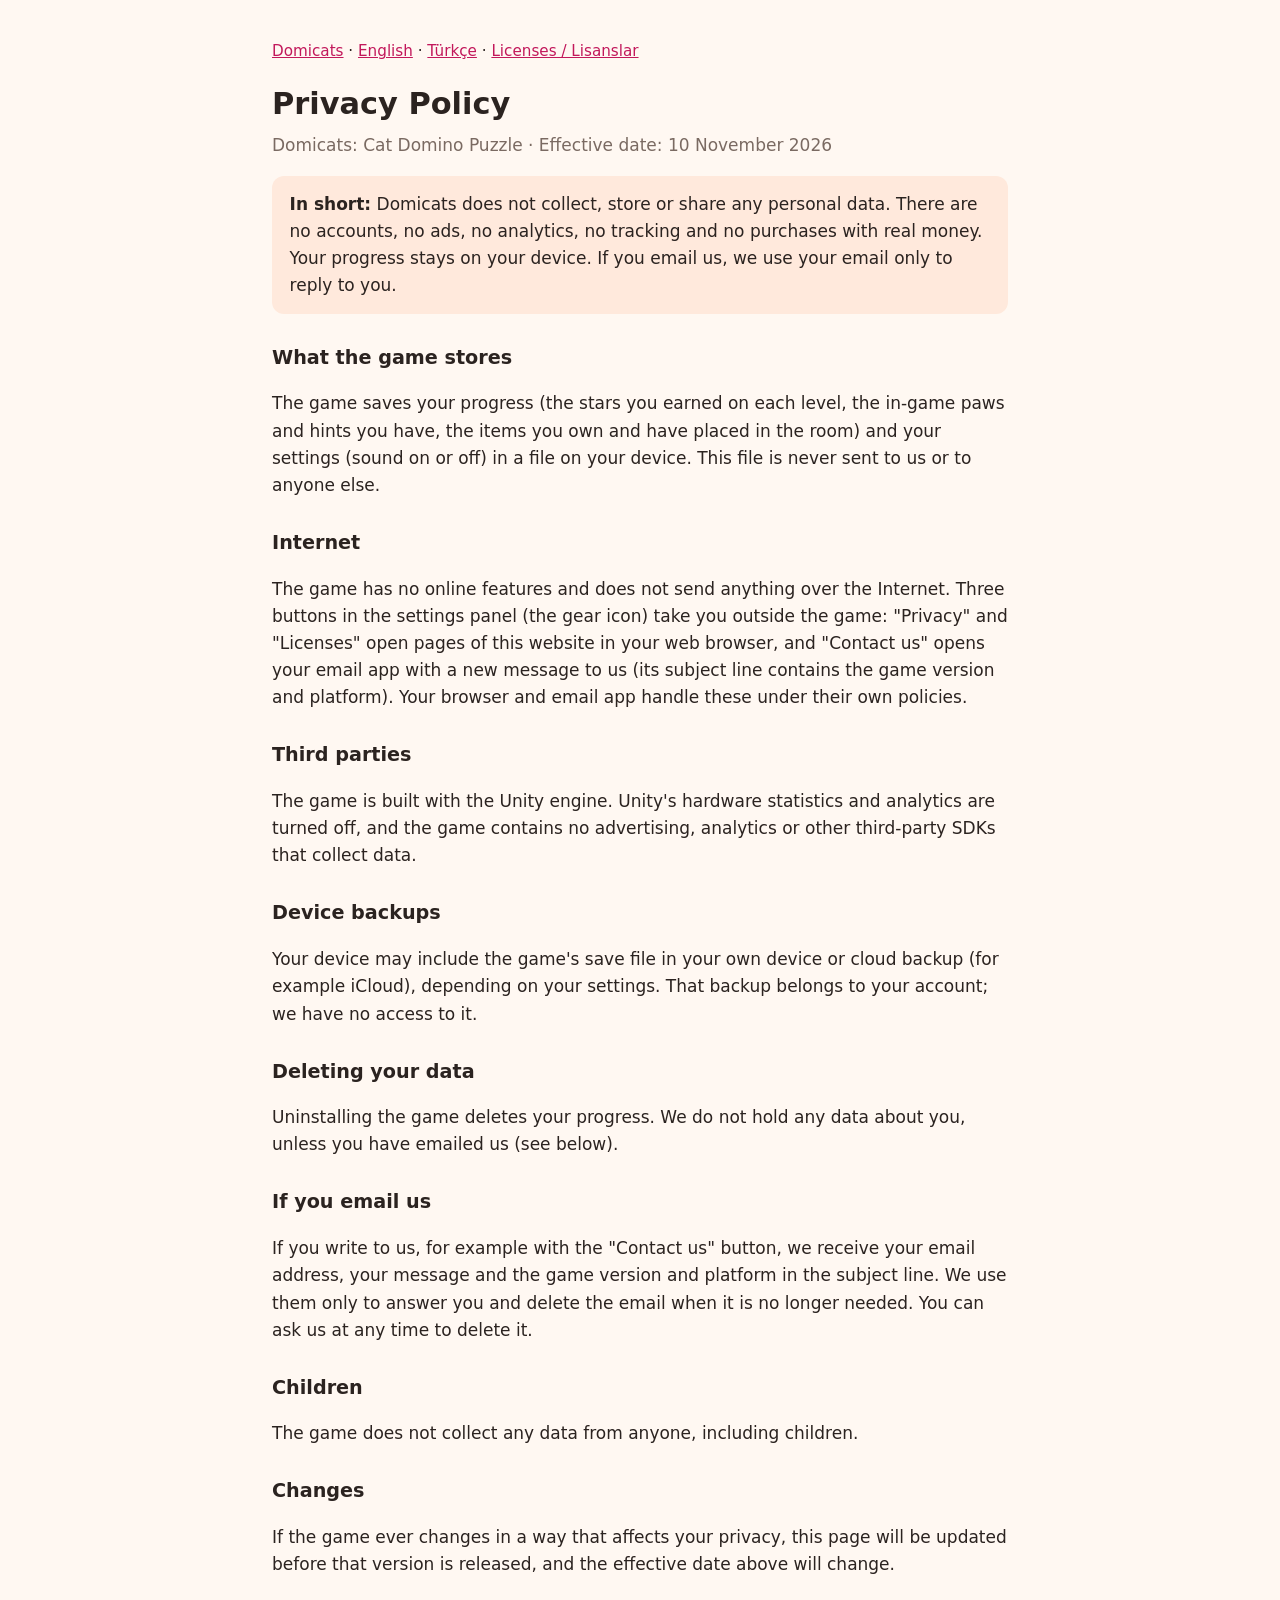
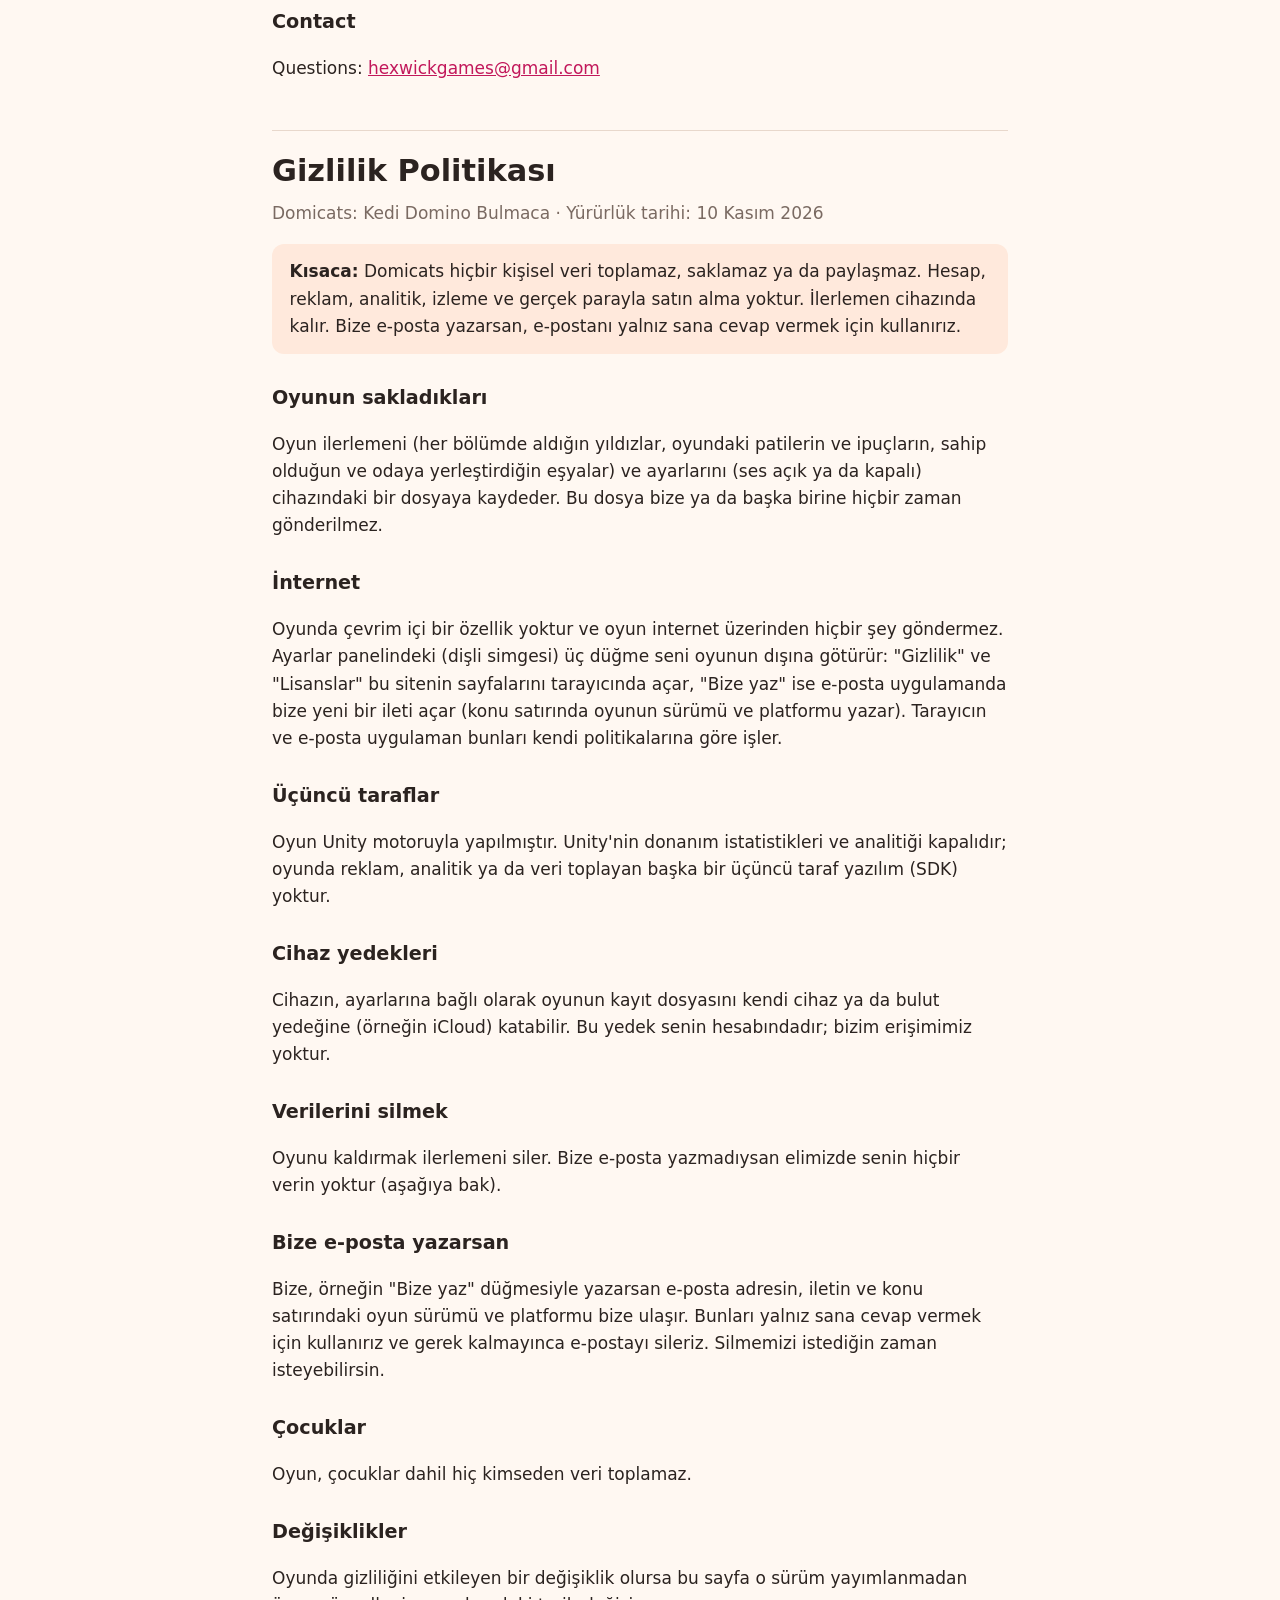
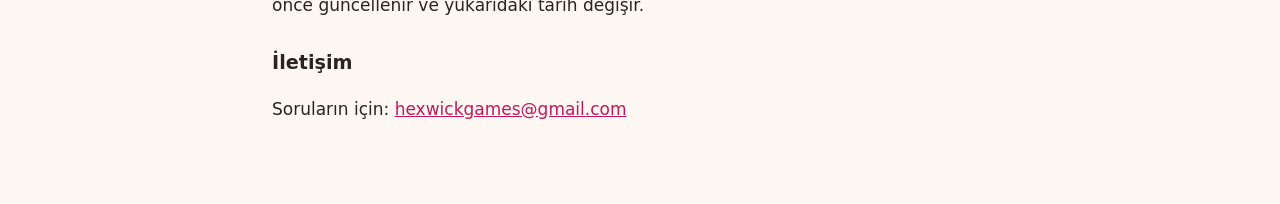
==== gizlilik.html @ ddf51df2 "Domicats sitesi: gizlilik, lisanslar" ====
<!doctype html>
<html lang="en">
<head>
<meta charset="utf-8">
<meta name="viewport" content="width=device-width, initial-scale=1">
<title>Domicats — Privacy Policy / Gizlilik Politikası</title>
<link rel="stylesheet" href="stil.css">
</head>
<body>
<main>
<p class="ust"><a href="./">Domicats</a> · <a href="#en">English</a> · <a href="#tr">Türkçe</a> · <a href="lisanslar.html">Licenses / Lisanslar</a></p>

<section id="en" lang="en">
<h1>Privacy Policy</h1>
<p class="tarih">Domicats: Cat Domino Puzzle · Effective date: 10 November 2026</p>

<p class="ozet"><strong>In short:</strong> Domicats does not collect, store or share any personal data. There are no accounts, no ads,
no analytics, no tracking and no purchases with real money. Your progress stays on your device. If you email us, we use your
email only to reply to you.</p>

<h2>What the game stores</h2>
<p>The game saves your progress (the stars you earned on each level, the in-game paws and hints you have, the items you own and have placed in the room)
and your settings (sound on or off) in a file on your device. This file is never sent to us or to anyone else.</p>

<h2>Internet</h2>
<p>The game has no online features and does not send anything over the Internet. Three buttons in the settings panel (the gear
icon) take you outside the
game: "Privacy" and "Licenses" open pages of this website in your web browser, and "Contact us" opens your email app with a new
message to us (its subject line contains the game version and platform). Your browser and email app handle these under their own
policies.</p>

<h2>Third parties</h2>
<p>The game is built with the Unity engine. Unity's hardware statistics and analytics are turned off, and the game contains no
advertising, analytics or other third-party SDKs that collect data.</p>

<h2>Device backups</h2>
<p>Your device may include the game's save file in your own device or cloud backup (for example iCloud), depending on your
settings. That backup belongs to your account; we have no access to it.</p>

<h2>Deleting your data</h2>
<p>Uninstalling the game deletes your progress. We do not hold any data about you, unless you have emailed us (see below).</p>

<h2>If you email us</h2>
<p>If you write to us, for example with the "Contact us" button, we receive your email address, your message and the game version
and platform in the subject line. We use them only to answer you and delete the email when it is no longer needed. You can ask us
at any time to delete it.</p>

<h2>Children</h2>
<p>The game does not collect any data from anyone, including children.</p>

<h2>Changes</h2>
<p>If the game ever changes in a way that affects your privacy, this page will be updated before that version is released, and the
effective date above will change.</p>

<h2 id="contact">Contact</h2>
<p>Questions: <a href="mailto:hexwickgames@gmail.com">hexwickgames@gmail.com</a></p>
</section>

<hr>

<section id="tr" lang="tr">
<h1>Gizlilik Politikası</h1>
<p class="tarih">Domicats: Kedi Domino Bulmaca · Yürürlük tarihi: 10 Kasım 2026</p>

<p class="ozet"><strong>Kısaca:</strong> Domicats hiçbir kişisel veri toplamaz, saklamaz ya da paylaşmaz. Hesap, reklam, analitik,
izleme ve gerçek parayla satın alma yoktur. İlerlemen cihazında kalır. Bize e-posta yazarsan, e-postanı yalnız sana cevap vermek
için kullanırız.</p>

<h2>Oyunun sakladıkları</h2>
<p>Oyun ilerlemeni (her bölümde aldığın yıldızlar, oyundaki patilerin ve ipuçların, sahip olduğun ve odaya yerleştirdiğin eşyalar) ve ayarlarını (ses açık
ya da kapalı) cihazındaki bir dosyaya kaydeder. Bu dosya bize ya da başka birine hiçbir zaman gönderilmez.</p>

<h2>İnternet</h2>
<p>Oyunda çevrim içi bir özellik yoktur ve oyun internet üzerinden hiçbir şey göndermez. Ayarlar panelindeki (dişli simgesi) üç düğme seni oyunun dışına
götürür: "Gizlilik" ve "Lisanslar" bu sitenin sayfalarını tarayıcında açar, "Bize yaz" ise e-posta uygulamanda bize yeni bir ileti
açar (konu satırında oyunun sürümü ve platformu yazar). Tarayıcın ve e-posta uygulaman bunları kendi politikalarına göre işler.</p>

<h2>Üçüncü taraflar</h2>
<p>Oyun Unity motoruyla yapılmıştır. Unity'nin donanım istatistikleri ve analitiği kapalıdır; oyunda reklam, analitik ya da veri
toplayan başka bir üçüncü taraf yazılım (SDK) yoktur.</p>

<h2>Cihaz yedekleri</h2>
<p>Cihazın, ayarlarına bağlı olarak oyunun kayıt dosyasını kendi cihaz ya da bulut yedeğine (örneğin iCloud) katabilir. Bu
yedek senin hesabındadır; bizim erişimimiz yoktur.</p>

<h2>Verilerini silmek</h2>
<p>Oyunu kaldırmak ilerlemeni siler. Bize e-posta yazmadıysan elimizde senin hiçbir verin yoktur (aşağıya bak).</p>

<h2>Bize e-posta yazarsan</h2>
<p>Bize, örneğin "Bize yaz" düğmesiyle yazarsan e-posta adresin, iletin ve konu satırındaki oyun sürümü ve platformu bize ulaşır.
Bunları yalnız sana cevap vermek için kullanırız ve gerek kalmayınca e-postayı sileriz. Silmemizi istediğin zaman isteyebilirsin.</p>

<h2>Çocuklar</h2>
<p>Oyun, çocuklar dahil hiç kimseden veri toplamaz.</p>

<h2>Değişiklikler</h2>
<p>Oyunda gizliliğini etkileyen bir değişiklik olursa bu sayfa o sürüm yayımlanmadan önce güncellenir ve yukarıdaki tarih değişir.</p>

<h2 id="iletisim">İletişim</h2>
<p>Soruların için: <a href="mailto:hexwickgames@gmail.com">hexwickgames@gmail.com</a></p>
</section>
</main>
</body>
</html>
---- stil.css ----
/* Domicats sitesi: dış kaynak yok (yazı tipi, analitik, çerez yok). */
:root { color-scheme: light dark; --vurgu: #c2185b; }
body { margin: 0; font: 17px/1.6 system-ui, -apple-system, "Segoe UI", Roboto, sans-serif; background: #fff8f2; color: #2b2320; }
main { max-width: 46rem; margin: 0 auto; padding: 1.5rem 1.25rem 4rem; }
h1 { font-size: 1.9rem; margin: 1rem 0 .25rem; }
h2 { font-size: 1.2rem; margin: 1.8rem 0 .4rem; }
a { color: var(--vurgu); }
.ust { font-size: .95rem; }
.tarih { color: #7a6a62; margin-top: 0; }
.ozet { background: #ffe9dc; border-radius: 12px; padding: .9rem 1.1rem; }
hr { border: 0; border-top: 1px solid #e8d8cc; margin: 3rem 0 1rem; }
pre { white-space: pre-wrap; font-size: .8rem; background: #f6ece4; padding: 1rem; border-radius: 8px; }
summary { cursor: pointer; }
@media (prefers-color-scheme: dark) {
  body { background: #1f1a18; color: #eee3dc; } a { color: #ff8ab3; } .tarih { color: #b3a49b; }
  .ozet { background: #3a2a24; } hr { border-top-color: #3d322d; } pre { background: #2a2320; }
}
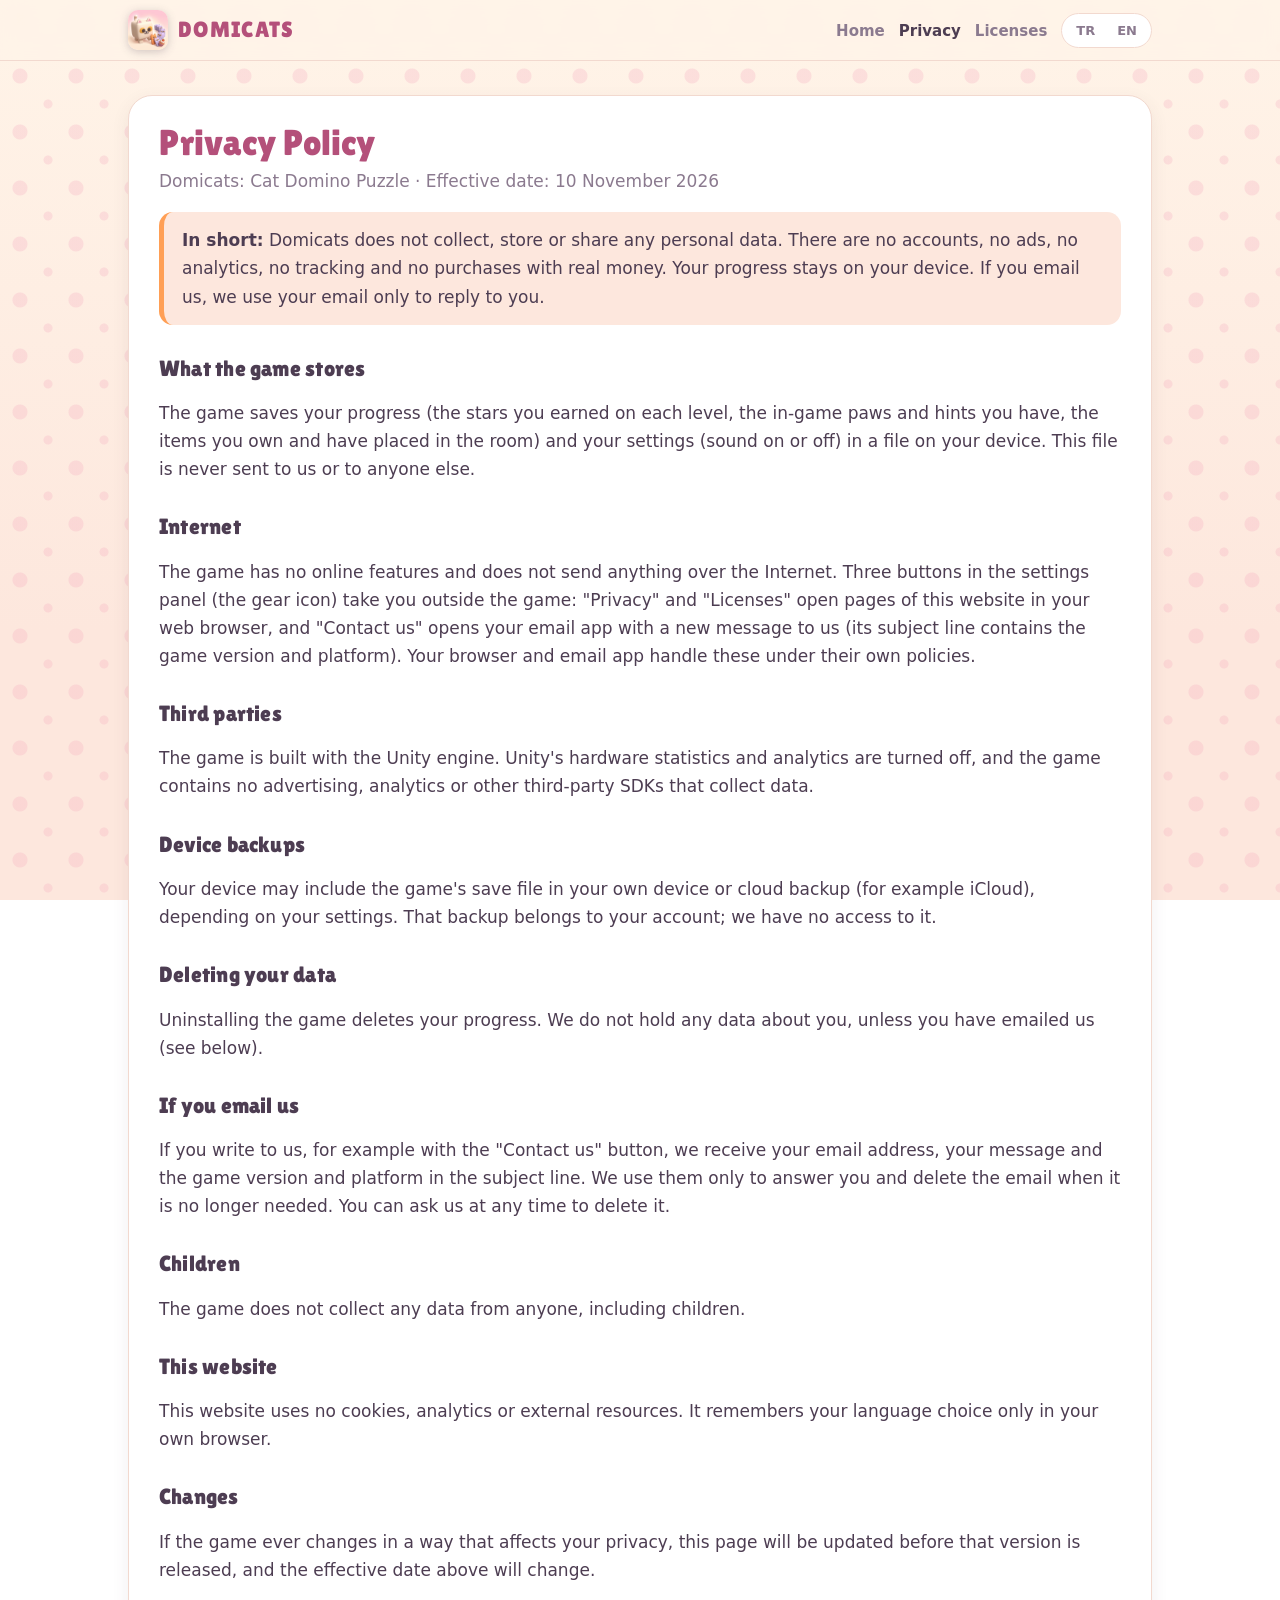
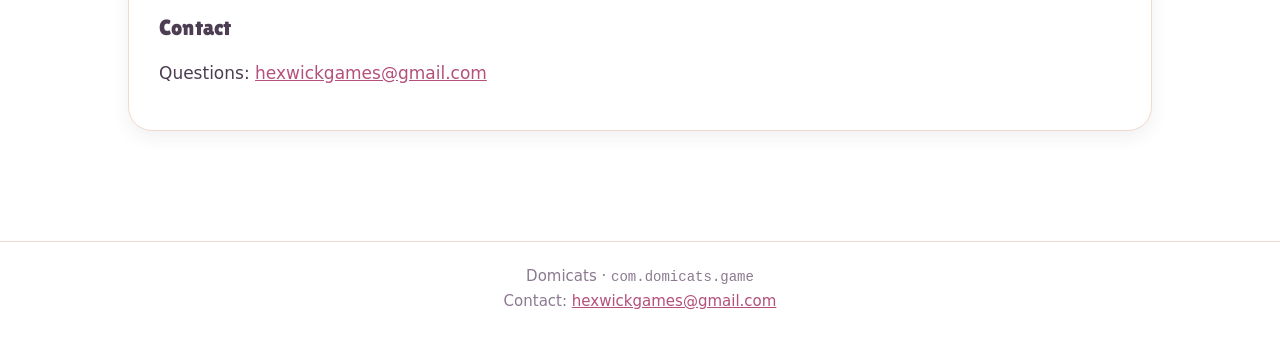
==== commit b2782b15: "Domicats sitesi: gizlilik, lisanslar" ====
--- a/gizlilik.html
+++ b/gizlilik.html
@@ -4,101 +4,90 @@
 <meta charset="utf-8">
 <meta name="viewport" content="width=device-width, initial-scale=1">
 <title>Domicats — Privacy Policy / Gizlilik Politikası</title>
+<meta name="description" content="Domicats privacy policy: the game collects no personal data.">
+<link rel="icon" href="[data-uri]">
 <link rel="stylesheet" href="stil.css">
+<script>
+(function(){var k='domicats-dil',h=document.documentElement;
+function u(d){h.setAttribute('data-dil',d);h.lang=d;var b=document.querySelectorAll('[data-dil-sec]');
+for(var i=0;i<b.length;i++)b[i].setAttribute('aria-pressed',b[i].getAttribute('data-dil-sec')===d?'true':'false');
+try{localStorage.setItem(k,d)}catch(e){}}
+var s=null;try{s=localStorage.getItem(k)}catch(e){}
+var q=(location.hash.match(/^#(tr|en)$/)||[])[1];
+u(q||s||((navigator.language||'en').toLowerCase().indexOf('tr')===0?'tr':'en'));
+document.addEventListener('click',function(e){var t=e.target.closest&&e.target.closest('[data-dil-sec]');if(t)u(t.getAttribute('data-dil-sec'));});
+})();
+</script>
 </head>
 <body>
+<header class="ust"><div class="ic"><a class="marka" href="./"><img src="[data-uri]" alt=""><b>DOMICATS</b></a><nav><a href="./"><span lang="en">Home</span><span lang="tr">Ana sayfa</span></a><a href="gizlilik.html" aria-current="page"><span lang="en">Privacy</span><span lang="tr">Gizlilik</span></a><a href="lisanslar.html"><span lang="en">Licenses</span><span lang="tr">Lisanslar</span></a></nav><div class="dil" role="group" aria-label="Language / Dil"><button type="button" data-dil-sec="tr" aria-pressed="false">TR</button><button type="button" data-dil-sec="en" aria-pressed="false">EN</button></div></div></header>
 <main>
-<p class="ust"><a href="./">Domicats</a> · <a href="#en">English</a> · <a href="#tr">Türkçe</a> · <a href="lisanslar.html">Licenses / Lisanslar</a></p>
-
-<section id="en" lang="en">
-<h1>Privacy Policy</h1>
+<article class="belge"><section id="en-metin" lang="en"><h1>Privacy Policy</h1>
 <p class="tarih">Domicats: Cat Domino Puzzle · Effective date: 10 November 2026</p>
-
 <p class="ozet"><strong>In short:</strong> Domicats does not collect, store or share any personal data. There are no accounts, no ads,
 no analytics, no tracking and no purchases with real money. Your progress stays on your device. If you email us, we use your
 email only to reply to you.</p>
-
 <h2>What the game stores</h2>
-<p>The game saves your progress (the stars you earned on each level, the in-game paws and hints you have, the items you own and have placed in the room)
-and your settings (sound on or off) in a file on your device. This file is never sent to us or to anyone else.</p>
-
+<p>The game saves your progress (the stars you earned on each level, the in-game paws and hints you have, the items you own and have
+placed in the room) and your settings (sound on or off) in a file on your device. This file is never sent to us or to anyone else.</p>
 <h2>Internet</h2>
 <p>The game has no online features and does not send anything over the Internet. Three buttons in the settings panel (the gear
-icon) take you outside the
-game: "Privacy" and "Licenses" open pages of this website in your web browser, and "Contact us" opens your email app with a new
-message to us (its subject line contains the game version and platform). Your browser and email app handle these under their own
-policies.</p>
-
+icon) take you outside the game: "Privacy" and "Licenses" open pages of this website in your web browser, and "Contact us" opens
+your email app with a new message to us (its subject line contains the game version and platform). Your browser and email app
+handle these under their own policies.</p>
 <h2>Third parties</h2>
 <p>The game is built with the Unity engine. Unity's hardware statistics and analytics are turned off, and the game contains no
 advertising, analytics or other third-party SDKs that collect data.</p>
-
 <h2>Device backups</h2>
 <p>Your device may include the game's save file in your own device or cloud backup (for example iCloud), depending on your
 settings. That backup belongs to your account; we have no access to it.</p>
-
 <h2>Deleting your data</h2>
 <p>Uninstalling the game deletes your progress. We do not hold any data about you, unless you have emailed us (see below).</p>
-
 <h2>If you email us</h2>
 <p>If you write to us, for example with the "Contact us" button, we receive your email address, your message and the game version
 and platform in the subject line. We use them only to answer you and delete the email when it is no longer needed. You can ask us
 at any time to delete it.</p>
-
 <h2>Children</h2>
 <p>The game does not collect any data from anyone, including children.</p>
-
+<h2>This website</h2>
+<p>This website uses no cookies, analytics or external resources. It remembers your language choice only in your own browser.</p>
 <h2>Changes</h2>
 <p>If the game ever changes in a way that affects your privacy, this page will be updated before that version is released, and the
 effective date above will change.</p>
-
 <h2 id="contact">Contact</h2>
-<p>Questions: <a href="mailto:hexwickgames@gmail.com">hexwickgames@gmail.com</a></p>
-</section>
-
-<hr>
-
-<section id="tr" lang="tr">
-<h1>Gizlilik Politikası</h1>
+<p>Questions: <a href="mailto:hexwickgames@gmail.com">hexwickgames@gmail.com</a></p></section><section id="tr-metin" lang="tr"><h1>Gizlilik Politikası</h1>
 <p class="tarih">Domicats: Kedi Domino Bulmaca · Yürürlük tarihi: 10 Kasım 2026</p>
-
 <p class="ozet"><strong>Kısaca:</strong> Domicats hiçbir kişisel veri toplamaz, saklamaz ya da paylaşmaz. Hesap, reklam, analitik,
 izleme ve gerçek parayla satın alma yoktur. İlerlemen cihazında kalır. Bize e-posta yazarsan, e-postanı yalnız sana cevap vermek
 için kullanırız.</p>
-
 <h2>Oyunun sakladıkları</h2>
-<p>Oyun ilerlemeni (her bölümde aldığın yıldızlar, oyundaki patilerin ve ipuçların, sahip olduğun ve odaya yerleştirdiğin eşyalar) ve ayarlarını (ses açık
-ya da kapalı) cihazındaki bir dosyaya kaydeder. Bu dosya bize ya da başka birine hiçbir zaman gönderilmez.</p>
-
+<p>Oyun ilerlemeni (her bölümde aldığın yıldızlar, oyundaki patilerin ve ipuçların, sahip olduğun ve odaya yerleştirdiğin eşyalar) ve
+ayarlarını (ses açık ya da kapalı) cihazındaki bir dosyaya kaydeder. Bu dosya bize ya da başka birine hiçbir zaman gönderilmez.</p>
 <h2>İnternet</h2>
-<p>Oyunda çevrim içi bir özellik yoktur ve oyun internet üzerinden hiçbir şey göndermez. Ayarlar panelindeki (dişli simgesi) üç düğme seni oyunun dışına
-götürür: "Gizlilik" ve "Lisanslar" bu sitenin sayfalarını tarayıcında açar, "Bize yaz" ise e-posta uygulamanda bize yeni bir ileti
-açar (konu satırında oyunun sürümü ve platformu yazar). Tarayıcın ve e-posta uygulaman bunları kendi politikalarına göre işler.</p>
-
+<p>Oyunda çevrim içi bir özellik yoktur ve oyun internet üzerinden hiçbir şey göndermez. Ayarlar panelindeki (dişli simgesi) üç düğme
+seni oyunun dışına götürür: "Gizlilik" ve "Lisanslar" bu sitenin sayfalarını tarayıcında açar, "Bize yaz" ise e-posta uygulamanda bize
+yeni bir ileti açar (konu satırında oyunun sürümü ve platformu yazar). Tarayıcın ve e-posta uygulaman bunları kendi politikalarına
+göre işler.</p>
 <h2>Üçüncü taraflar</h2>
 <p>Oyun Unity motoruyla yapılmıştır. Unity'nin donanım istatistikleri ve analitiği kapalıdır; oyunda reklam, analitik ya da veri
 toplayan başka bir üçüncü taraf yazılım (SDK) yoktur.</p>
-
 <h2>Cihaz yedekleri</h2>
-<p>Cihazın, ayarlarına bağlı olarak oyunun kayıt dosyasını kendi cihaz ya da bulut yedeğine (örneğin iCloud) katabilir. Bu
-yedek senin hesabındadır; bizim erişimimiz yoktur.</p>
-
+<p>Cihazın, ayarlarına bağlı olarak oyunun kayıt dosyasını kendi cihaz ya da bulut yedeğine (örneğin iCloud) katabilir. Bu yedek
+senin hesabındadır; bizim erişimimiz yoktur.</p>
 <h2>Verilerini silmek</h2>
 <p>Oyunu kaldırmak ilerlemeni siler. Bize e-posta yazmadıysan elimizde senin hiçbir verin yoktur (aşağıya bak).</p>
-
 <h2>Bize e-posta yazarsan</h2>
 <p>Bize, örneğin "Bize yaz" düğmesiyle yazarsan e-posta adresin, iletin ve konu satırındaki oyun sürümü ve platformu bize ulaşır.
 Bunları yalnız sana cevap vermek için kullanırız ve gerek kalmayınca e-postayı sileriz. Silmemizi istediğin zaman isteyebilirsin.</p>
-
 <h2>Çocuklar</h2>
 <p>Oyun, çocuklar dahil hiç kimseden veri toplamaz.</p>
-
+<h2>Bu site</h2>
+<p>Bu site çerez, analitik ya da dış kaynak kullanmaz. Dil seçimini yalnız senin tarayıcında hatırlar.</p>
 <h2>Değişiklikler</h2>
 <p>Oyunda gizliliğini etkileyen bir değişiklik olursa bu sayfa o sürüm yayımlanmadan önce güncellenir ve yukarıdaki tarih değişir.</p>
-
 <h2 id="iletisim">İletişim</h2>
-<p>Soruların için: <a href="mailto:hexwickgames@gmail.com">hexwickgames@gmail.com</a></p>
-</section>
+<p>Soruların için: <a href="mailto:hexwickgames@gmail.com">hexwickgames@gmail.com</a></p></section></article>
 </main>
+<footer>Domicats · <code>com.domicats.game</code><br><span lang="en">Contact:</span><span lang="tr">İletişim:</span> <a href="mailto:hexwickgames@gmail.com">hexwickgames@gmail.com</a></footer>
 </body>
 </html>
--- a/stil.css
+++ b/stil.css
@@ -1,17 +1,47 @@
-/* Domicats sitesi: dış kaynak yok (yazı tipi, analitik, çerez yok). */
-:root { color-scheme: light dark; --vurgu: #c2185b; }
-body { margin: 0; font: 17px/1.6 system-ui, -apple-system, "Segoe UI", Roboto, sans-serif; background: #fff8f2; color: #2b2320; }
-main { max-width: 46rem; margin: 0 auto; padding: 1.5rem 1.25rem 4rem; }
-h1 { font-size: 1.9rem; margin: 1rem 0 .25rem; }
-h2 { font-size: 1.2rem; margin: 1.8rem 0 .4rem; }
-a { color: var(--vurgu); }
-.ust { font-size: .95rem; }
-.tarih { color: #7a6a62; margin-top: 0; }
-.ozet { background: #ffe9dc; border-radius: 12px; padding: .9rem 1.1rem; }
-hr { border: 0; border-top: 1px solid #e8d8cc; margin: 3rem 0 1rem; }
-pre { white-space: pre-wrap; font-size: .8rem; background: #f6ece4; padding: 1rem; border-radius: 8px; }
-summary { cursor: pointer; }
-@media (prefers-color-scheme: dark) {
-  body { background: #1f1a18; color: #eee3dc; } a { color: #ff8ab3; } .tarih { color: #b3a49b; }
-  .ozet { background: #3a2a24; } hr { border-top-color: #3d322d; } pre { background: #2a2320; }
-}
+/* Domicats sitesi — Arac/site_kur.py üretir, elle düzenleme (tema Krem). Dış kaynak yok: yazı tipi gömülü, analitik ve çerez yok. */
+@font-face{font-family:"Domicats";src:url([data-uri]) format("truetype");font-display:swap}
+:root{--zemin:#FFF4E8;--zemin2:#FDE7DD;--panel:#FFFFFF;--cizgi:#F2D9CF;--metin:#4D3D52;--sonuk:#8B7A8F;--vurgu:#B4507A;
+--vurgu2:#FF9F55;--ust:rgba(255,244,232,.86);--desen:rgba(244,170,190,.28);color-scheme:light}
+*{box-sizing:border-box}
+html{scroll-behavior:smooth}
+body{margin:0;font:17px/1.65 system-ui,-apple-system,"Segoe UI",Roboto,sans-serif;color:var(--metin);
+background:radial-gradient(circle at 20px 20px,var(--desen) 0 7px,transparent 8px) 0 0/56px 56px,
+radial-gradient(circle at 48px 48px,var(--desen) 0 4px,transparent 5px) 0 0/56px 56px,
+linear-gradient(180deg,var(--zemin),var(--zemin2) 70%);background-attachment:fixed;min-height:100vh}
+body [lang]{display:revert}
+html[data-dil="tr"] body [lang="en"],html[data-dil="en"] body [lang="tr"]{display:none!important}
+a{color:var(--vurgu)}
+.ust{position:sticky;top:0;z-index:5;backdrop-filter:blur(10px);-webkit-backdrop-filter:blur(10px);background:var(--ust);
+border-bottom:1px solid var(--cizgi)}
+.ust .ic{max-width:1060px;margin:0 auto;display:flex;align-items:center;gap:14px;padding:10px 18px}
+.marka{display:flex;align-items:center;gap:10px;text-decoration:none;color:var(--metin);margin-right:auto}
+.marka img{width:40px;height:40px;border-radius:10px;box-shadow:0 2px 8px rgba(77,61,82,.25)}
+.marka b{font:22px/1 "Domicats",system-ui;letter-spacing:.06em;color:var(--vurgu)}
+nav a{color:var(--sonuk);text-decoration:none;font-weight:600;font-size:15px;margin-left:14px}
+nav a[aria-current]{color:var(--metin)}
+.dil{display:flex;border:1px solid var(--cizgi);border-radius:999px;padding:3px;background:var(--panel)}
+.dil button{font:700 13px/1 system-ui;border:0;background:transparent;color:var(--sonuk);padding:7px 11px;border-radius:999px;cursor:pointer}
+.dil button[aria-pressed="true"]{background:var(--vurgu);color:#fff}
+main{max-width:1060px;margin:0 auto;padding:0 18px 60px}
+.giris{text-align:center;padding:44px 0 10px}
+.giris .logo{width:min(560px,92%);height:auto;filter:drop-shadow(0 10px 24px rgba(77,61,82,.22))}
+.giris .tur{font:16px/1 "Domicats",system-ui;letter-spacing:.24em;color:var(--vurgu2);margin:6px 0 0;text-transform:uppercase}
+.giris p.tanit{max-width:620px;margin:18px auto 0;font-size:19px;color:var(--metin)}
+.sahne{display:block;width:min(300px,70%);margin:30px auto 0;border-radius:22%;box-shadow:0 18px 44px rgba(180,80,122,.30)}
+.ozellik{display:grid;grid-template-columns:repeat(auto-fit,minmax(240px,1fr));gap:16px;max-width:760px;margin:40px auto 0}
+.kart{background:var(--panel);border:1px solid var(--cizgi);border-radius:20px;padding:20px 22px;text-decoration:none;color:var(--metin);
+box-shadow:0 6px 18px rgba(77,61,82,.08);display:block}
+.kart b{display:block;font:20px/1.25 "Domicats",system-ui;color:var(--vurgu);margin-bottom:6px;letter-spacing:.01em}
+.kart span{color:var(--sonuk)}
+a.kart:hover{border-color:var(--vurgu);transform:translateY(-2px);transition:.15s}
+.belge{background:var(--panel);border:1px solid var(--cizgi);border-radius:24px;padding:26px 30px;margin-top:34px;
+box-shadow:0 6px 18px rgba(77,61,82,.08)}
+.belge h1{font:36px/1.15 "Domicats",system-ui;color:var(--vurgu);margin:0 0 4px}
+.belge h2{font:22px/1.25 "Domicats",system-ui;color:var(--metin);margin:30px 0 6px;letter-spacing:.01em}
+.tarih{color:var(--sonuk);margin-top:0}
+.ozet{background:var(--zemin2);border-left:5px solid var(--vurgu2);border-radius:14px;padding:14px 18px}
+pre{white-space:pre-wrap;font-size:13px;background:var(--zemin2);padding:14px;border-radius:12px;max-height:420px;overflow:auto}
+summary{cursor:pointer;font-weight:700;color:var(--vurgu)}
+footer{border-top:1px solid var(--cizgi);margin-top:50px;padding:22px 18px 40px;text-align:center;color:var(--sonuk);font-size:15px}
+footer code{font-size:14px}
+@media(max-width:640px){nav{display:none}.belge{padding:20px 18px}.belge h1{font-size:30px}.giris{padding-top:28px}}
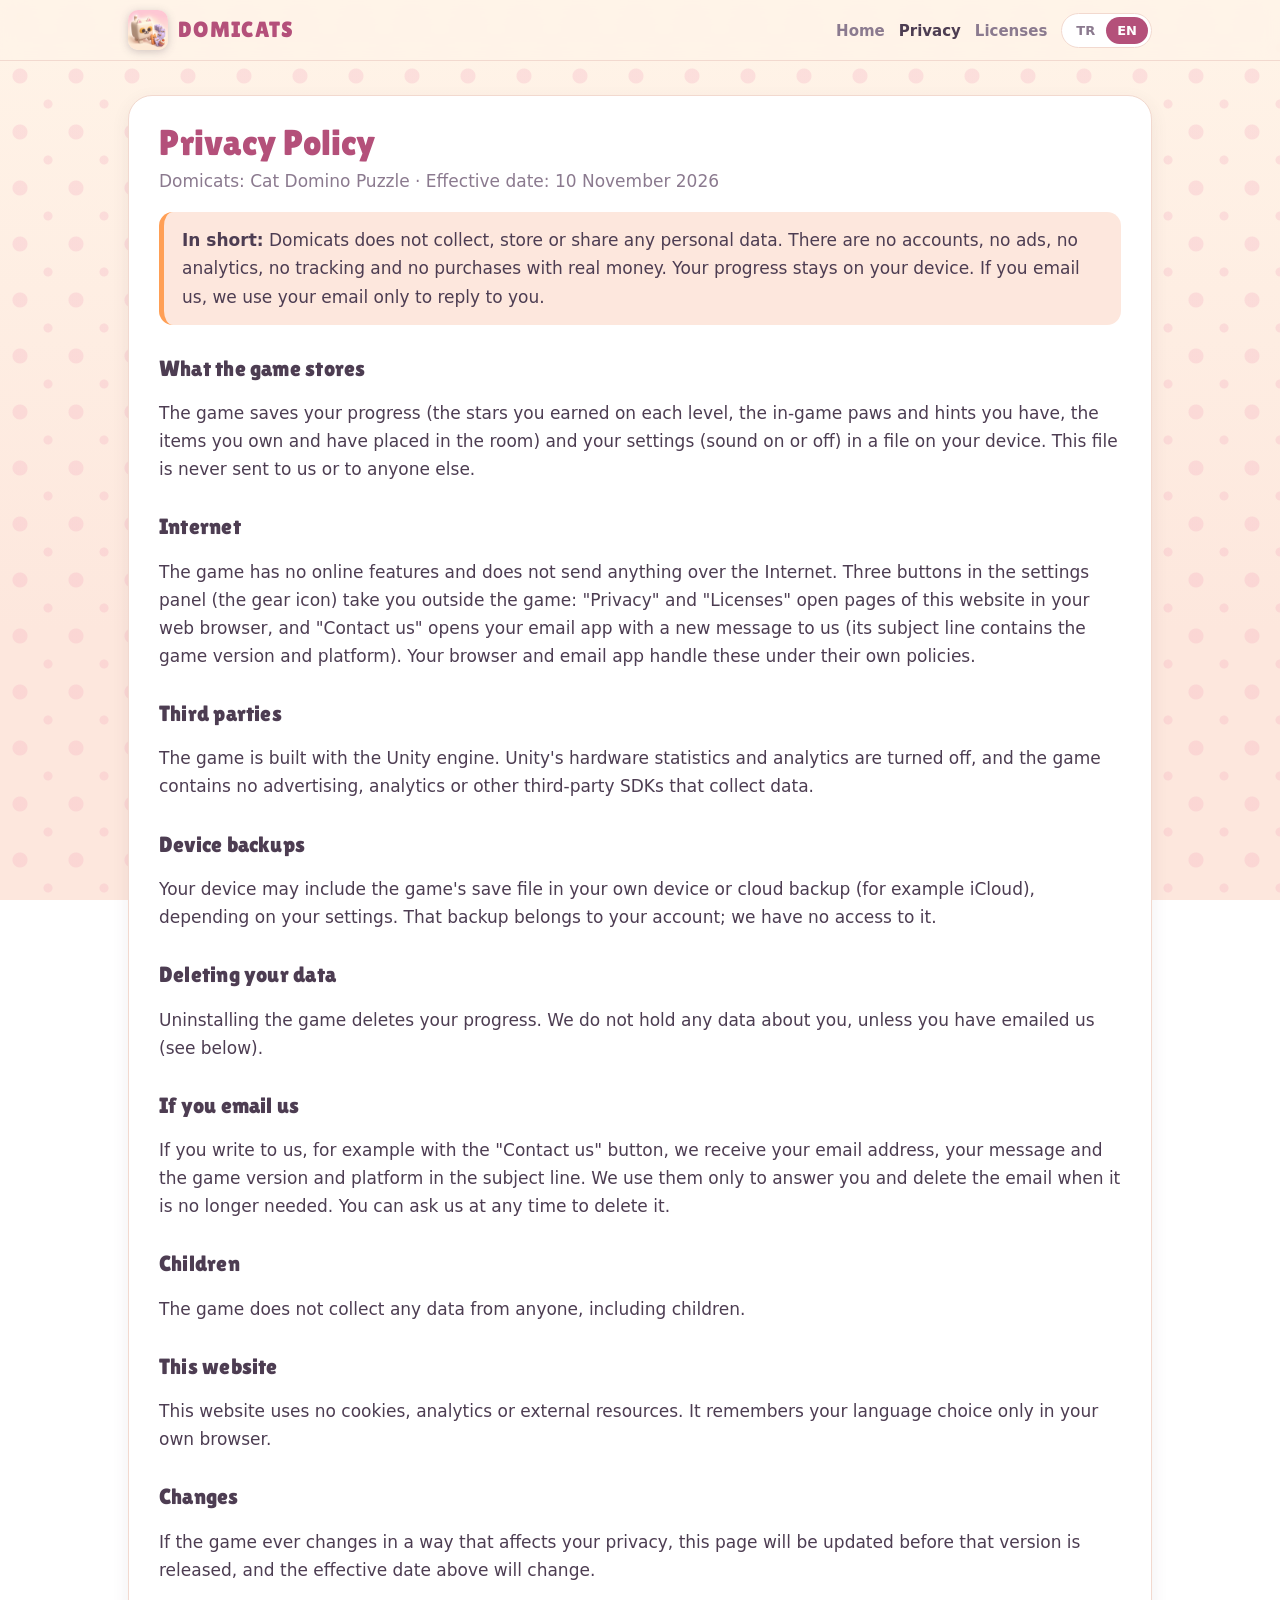
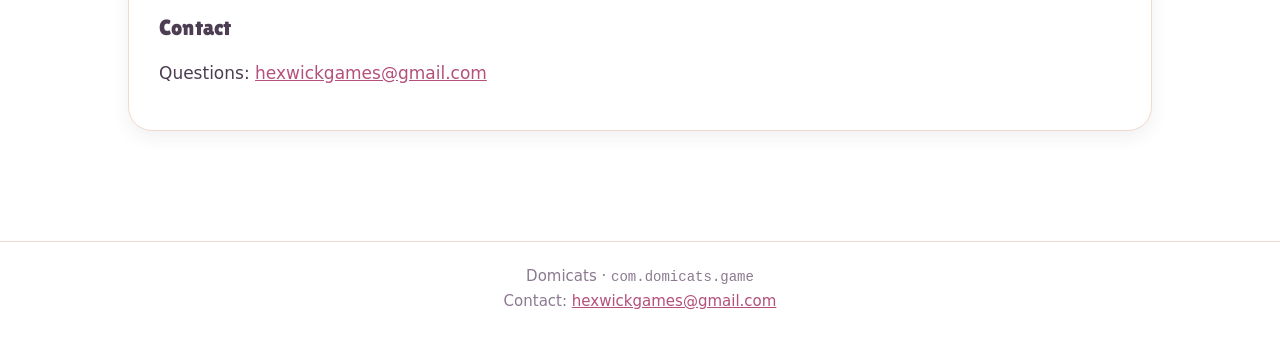
==== commit e9dd283b: "Domicats sitesi: gizlilik, lisanslar" ====
--- a/gizlilik.html
+++ b/gizlilik.html
@@ -6,7 +6,7 @@
 <title>Domicats — Privacy Policy / Gizlilik Politikası</title>
 <meta name="description" content="Domicats privacy policy: the game collects no personal data.">
 <link rel="icon" href="[data-uri]">
-<link rel="stylesheet" href="stil.css">
+<link rel="stylesheet" href="stil.css?v=b340219565">
 <script>
 (function(){var k='domicats-dil',h=document.documentElement;
 function u(d){h.setAttribute('data-dil',d);h.lang=d;var b=document.querySelectorAll('[data-dil-sec]');
@@ -16,6 +16,7 @@
 var q=(location.hash.match(/^#(tr|en)$/)||[])[1];
 u(q||s||((navigator.language||'en').toLowerCase().indexOf('tr')===0?'tr':'en'));
 document.addEventListener('click',function(e){var t=e.target.closest&&e.target.closest('[data-dil-sec]');if(t)u(t.getAttribute('data-dil-sec'));});
+document.addEventListener('DOMContentLoaded',function(){u(h.getAttribute('data-dil'));});   // betik <head>'de: düğmeler o an yok
 })();
 </script>
 </head>
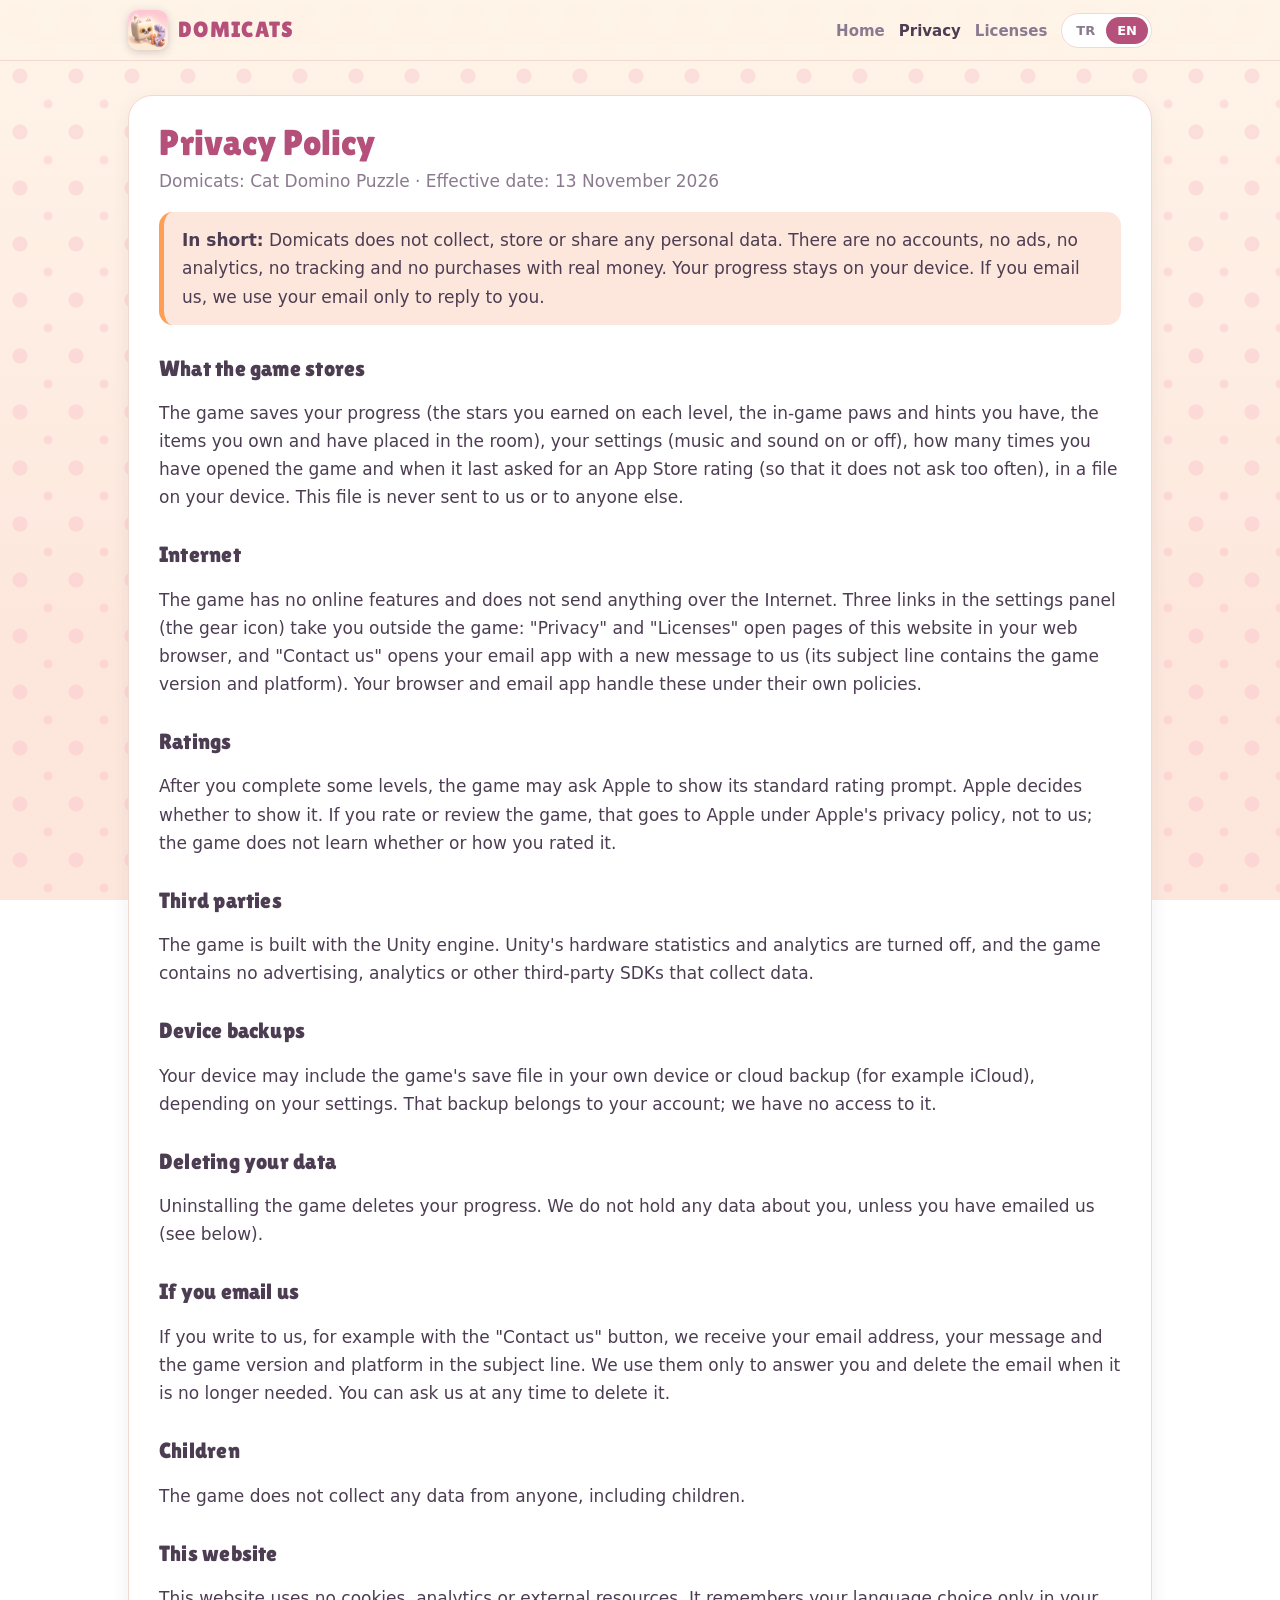
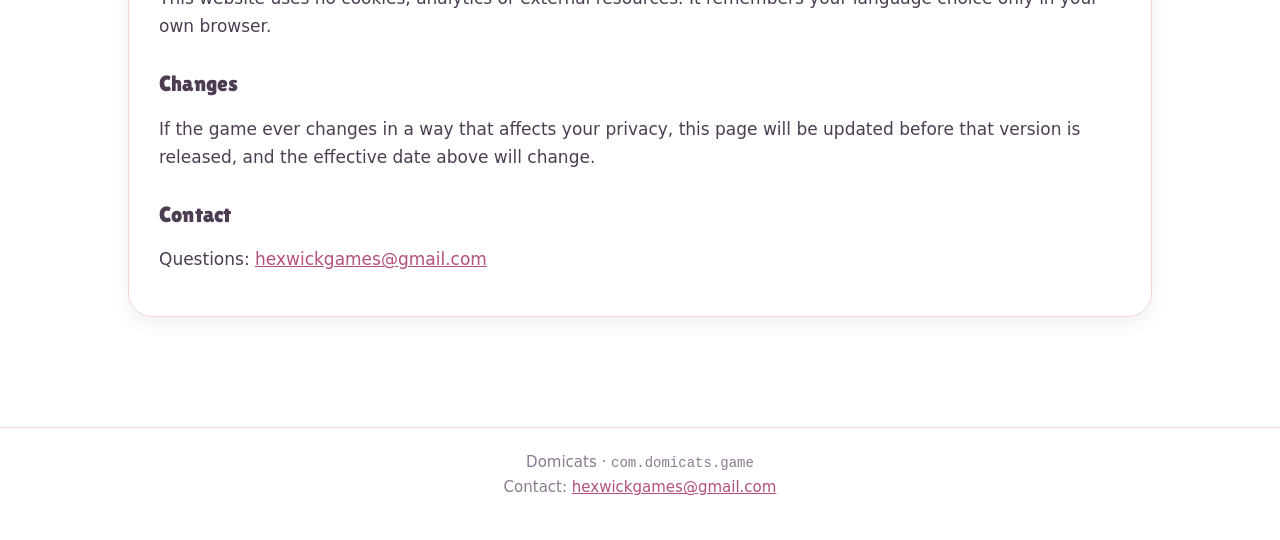
==== commit 8a46c20a: "Domicats sitesi: gizlilik, lisanslar" ====
--- a/gizlilik.html
+++ b/gizlilik.html
@@ -6,7 +6,7 @@
 <title>Domicats — Privacy Policy / Gizlilik Politikası</title>
 <meta name="description" content="Domicats privacy policy: the game collects no personal data.">
 <link rel="icon" href="[data-uri]">
-<link rel="stylesheet" href="stil.css?v=b340219565">
+<link rel="stylesheet" href="stil.css?v=bf702843b8">
 <script>
 (function(){var k='domicats-dil',h=document.documentElement;
 function u(d){h.setAttribute('data-dil',d);h.lang=d;var b=document.querySelectorAll('[data-dil-sec]');
@@ -24,18 +24,24 @@
 <header class="ust"><div class="ic"><a class="marka" href="./"><img src="[data-uri]" alt=""><b>DOMICATS</b></a><nav><a href="./"><span lang="en">Home</span><span lang="tr">Ana sayfa</span></a><a href="gizlilik.html" aria-current="page"><span lang="en">Privacy</span><span lang="tr">Gizlilik</span></a><a href="lisanslar.html"><span lang="en">Licenses</span><span lang="tr">Lisanslar</span></a></nav><div class="dil" role="group" aria-label="Language / Dil"><button type="button" data-dil-sec="tr" aria-pressed="false">TR</button><button type="button" data-dil-sec="en" aria-pressed="false">EN</button></div></div></header>
 <main>
 <article class="belge"><section id="en-metin" lang="en"><h1>Privacy Policy</h1>
-<p class="tarih">Domicats: Cat Domino Puzzle · Effective date: 10 November 2026</p>
+<p class="tarih">Domicats: Cat Domino Puzzle · Effective date: 13 November 2026</p>
 <p class="ozet"><strong>In short:</strong> Domicats does not collect, store or share any personal data. There are no accounts, no ads,
 no analytics, no tracking and no purchases with real money. Your progress stays on your device. If you email us, we use your
 email only to reply to you.</p>
 <h2>What the game stores</h2>
 <p>The game saves your progress (the stars you earned on each level, the in-game paws and hints you have, the items you own and have
-placed in the room) and your settings (sound on or off) in a file on your device. This file is never sent to us or to anyone else.</p>
+placed in the room), your settings (music and sound on or off), how many times you have opened the game and when it last asked
+for an App Store rating (so that it does not ask too often), in a file on your device. This file is never sent to us or to anyone
+else.</p>
 <h2>Internet</h2>
-<p>The game has no online features and does not send anything over the Internet. Three buttons in the settings panel (the gear
+<p>The game has no online features and does not send anything over the Internet. Three links in the settings panel (the gear
 icon) take you outside the game: "Privacy" and "Licenses" open pages of this website in your web browser, and "Contact us" opens
 your email app with a new message to us (its subject line contains the game version and platform). Your browser and email app
 handle these under their own policies.</p>
+<h2>Ratings</h2>
+<p>After you complete some levels, the game may ask Apple to show its standard rating prompt. Apple decides whether to show it. If
+you rate or review the game, that goes to Apple under Apple's privacy policy, not to us; the game does not learn whether or how
+you rated it.</p>
 <h2>Third parties</h2>
 <p>The game is built with the Unity engine. Unity's hardware statistics and analytics are turned off, and the game contains no
 advertising, analytics or other third-party SDKs that collect data.</p>
@@ -57,18 +63,23 @@
 effective date above will change.</p>
 <h2 id="contact">Contact</h2>
 <p>Questions: <a href="mailto:hexwickgames@gmail.com">hexwickgames@gmail.com</a></p></section><section id="tr-metin" lang="tr"><h1>Gizlilik Politikası</h1>
-<p class="tarih">Domicats: Kedi Domino Bulmaca · Yürürlük tarihi: 10 Kasım 2026</p>
+<p class="tarih">Domicats: Kedi Domino Bulmaca · Yürürlük tarihi: 13 Kasım 2026</p>
 <p class="ozet"><strong>Kısaca:</strong> Domicats hiçbir kişisel veri toplamaz, saklamaz ya da paylaşmaz. Hesap, reklam, analitik,
 izleme ve gerçek parayla satın alma yoktur. İlerlemen cihazında kalır. Bize e-posta yazarsan, e-postanı yalnız sana cevap vermek
 için kullanırız.</p>
 <h2>Oyunun sakladıkları</h2>
 <p>Oyun ilerlemeni (her bölümde aldığın yıldızlar, oyundaki patilerin ve ipuçların, sahip olduğun ve odaya yerleştirdiğin eşyalar) ve
-ayarlarını (ses açık ya da kapalı) cihazındaki bir dosyaya kaydeder. Bu dosya bize ya da başka birine hiçbir zaman gönderilmez.</p>
+ayarlarını (müzik ve ses açık ya da kapalı), oyunu kaç kez açtığını ve App Store puanını en son ne zaman istediğini (çok sık sormamak
+için) cihazındaki bir dosyaya kaydeder. Bu dosya bize ya da başka birine hiçbir zaman gönderilmez.</p>
 <h2>İnternet</h2>
-<p>Oyunda çevrim içi bir özellik yoktur ve oyun internet üzerinden hiçbir şey göndermez. Ayarlar panelindeki (dişli simgesi) üç düğme
-seni oyunun dışına götürür: "Gizlilik" ve "Lisanslar" bu sitenin sayfalarını tarayıcında açar, "Bize yaz" ise e-posta uygulamanda bize
-yeni bir ileti açar (konu satırında oyunun sürümü ve platformu yazar). Tarayıcın ve e-posta uygulaman bunları kendi politikalarına
-göre işler.</p>
+<p>Oyunda çevrim içi bir özellik yoktur ve oyun internet üzerinden hiçbir şey göndermez. Ayarlar panelindeki (dişli simgesi) üç
+bağlantı seni oyunun dışına götürür: "Gizlilik" ve "Lisanslar" bu sitenin sayfalarını tarayıcında açar, "Bize yaz" ise e-posta
+uygulamanda bize yeni bir ileti açar (konu satırında oyunun sürümü ve platformu yazar). Tarayıcın ve e-posta uygulaman bunları kendi
+politikalarına göre işler.</p>
+<h2>Puanlama</h2>
+<p>Bazı bölümleri bitirdikten sonra oyun, Apple'dan standart puanlama penceresini göstermesini isteyebilir. Pencerenin gösterilip
+gösterilmeyeceğine Apple karar verir. Oyunu puanlarsan ya da yorum yazarsan bu bize değil, Apple'ın gizlilik politikasına göre
+Apple'a gider; oyun puan verip vermediğini ya da kaç puan verdiğini öğrenmez.</p>
 <h2>Üçüncü taraflar</h2>
 <p>Oyun Unity motoruyla yapılmıştır. Unity'nin donanım istatistikleri ve analitiği kapalıdır; oyunda reklam, analitik ya da veri
 toplayan başka bir üçüncü taraf yazılım (SDK) yoktur.</p>
--- a/stil.css
+++ b/stil.css
@@ -1,5 +1,5 @@
 /* Domicats sitesi — Arac/site_kur.py üretir, elle düzenleme (tema Krem). Dış kaynak yok: yazı tipi gömülü, analitik ve çerez yok. */
-@font-face{font-family:"Domicats";src:url([data-uri]) format("truetype");font-display:swap}
+@font-face{font-family:"Domicats";src:url([data-uri]) format("truetype");font-display:swap}
 :root{--zemin:#FFF4E8;--zemin2:#FDE7DD;--panel:#FFFFFF;--cizgi:#F2D9CF;--metin:#4D3D52;--sonuk:#8B7A8F;--vurgu:#B4507A;
 --vurgu2:#FF9F55;--ust:rgba(255,244,232,.86);--desen:rgba(244,170,190,.28);color-scheme:light}
 *{box-sizing:border-box}
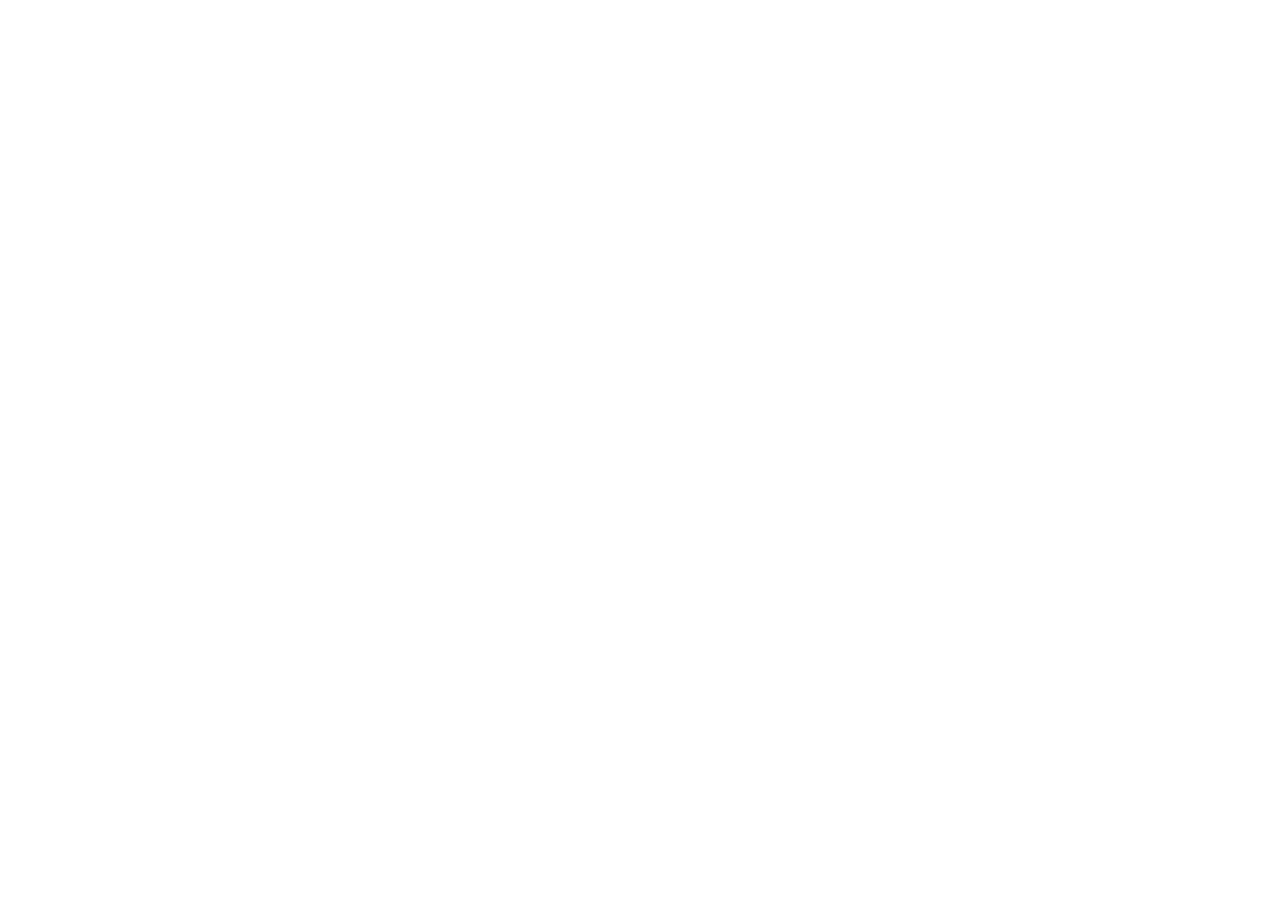
==== commit 0a847503: "Domicats sitesi taşındı: https://domicats.hexwickgames.com (eski adresler yönlendirir)" ====
--- a/gizlilik.html
+++ b/gizlilik.html
@@ -3,103 +3,12 @@
 <head>
 <meta charset="utf-8">
 <meta name="viewport" content="width=device-width, initial-scale=1">
-<title>Domicats — Privacy Policy / Gizlilik Politikası</title>
-<meta name="description" content="Domicats privacy policy: the game collects no personal data.">
-<link rel="icon" href="[data-uri]">
-<link rel="stylesheet" href="stil.css?v=bf702843b8">
-<script>
-(function(){var k='domicats-dil',h=document.documentElement;
-function u(d){h.setAttribute('data-dil',d);h.lang=d;var b=document.querySelectorAll('[data-dil-sec]');
-for(var i=0;i<b.length;i++)b[i].setAttribute('aria-pressed',b[i].getAttribute('data-dil-sec')===d?'true':'false');
-try{localStorage.setItem(k,d)}catch(e){}}
-var s=null;try{s=localStorage.getItem(k)}catch(e){}
-var q=(location.hash.match(/^#(tr|en)$/)||[])[1];
-u(q||s||((navigator.language||'en').toLowerCase().indexOf('tr')===0?'tr':'en'));
-document.addEventListener('click',function(e){var t=e.target.closest&&e.target.closest('[data-dil-sec]');if(t)u(t.getAttribute('data-dil-sec'));});
-document.addEventListener('DOMContentLoaded',function(){u(h.getAttribute('data-dil'));});   // betik <head>'de: düğmeler o an yok
-})();
-</script>
+<title>Domicats</title>
+<meta http-equiv="refresh" content="0; url=https://domicats.hexwickgames.com/gizlilik">
+<link rel="canonical" href="https://domicats.hexwickgames.com/gizlilik">
 </head>
 <body>
-<header class="ust"><div class="ic"><a class="marka" href="./"><img src="[data-uri]" alt=""><b>DOMICATS</b></a><nav><a href="./"><span lang="en">Home</span><span lang="tr">Ana sayfa</span></a><a href="gizlilik.html" aria-current="page"><span lang="en">Privacy</span><span lang="tr">Gizlilik</span></a><a href="lisanslar.html"><span lang="en">Licenses</span><span lang="tr">Lisanslar</span></a></nav><div class="dil" role="group" aria-label="Language / Dil"><button type="button" data-dil-sec="tr" aria-pressed="false">TR</button><button type="button" data-dil-sec="en" aria-pressed="false">EN</button></div></div></header>
-<main>
-<article class="belge"><section id="en-metin" lang="en"><h1>Privacy Policy</h1>
-<p class="tarih">Domicats: Cat Domino Puzzle · Effective date: 13 November 2026</p>
-<p class="ozet"><strong>In short:</strong> Domicats does not collect, store or share any personal data. There are no accounts, no ads,
-no analytics, no tracking and no purchases with real money. Your progress stays on your device. If you email us, we use your
-email only to reply to you.</p>
-<h2>What the game stores</h2>
-<p>The game saves your progress (the stars you earned on each level, the in-game paws and hints you have, the items you own and have
-placed in the room), your settings (music and sound on or off), how many times you have opened the game and when it last asked
-for an App Store rating (so that it does not ask too often), in a file on your device. This file is never sent to us or to anyone
-else.</p>
-<h2>Internet</h2>
-<p>The game has no online features and does not send anything over the Internet. Three links in the settings panel (the gear
-icon) take you outside the game: "Privacy" and "Licenses" open pages of this website in your web browser, and "Contact us" opens
-your email app with a new message to us (its subject line contains the game version and platform). Your browser and email app
-handle these under their own policies.</p>
-<h2>Ratings</h2>
-<p>After you complete some levels, the game may ask Apple to show its standard rating prompt. Apple decides whether to show it. If
-you rate or review the game, that goes to Apple under Apple's privacy policy, not to us; the game does not learn whether or how
-you rated it.</p>
-<h2>Third parties</h2>
-<p>The game is built with the Unity engine. Unity's hardware statistics and analytics are turned off, and the game contains no
-advertising, analytics or other third-party SDKs that collect data.</p>
-<h2>Device backups</h2>
-<p>Your device may include the game's save file in your own device or cloud backup (for example iCloud), depending on your
-settings. That backup belongs to your account; we have no access to it.</p>
-<h2>Deleting your data</h2>
-<p>Uninstalling the game deletes your progress. We do not hold any data about you, unless you have emailed us (see below).</p>
-<h2>If you email us</h2>
-<p>If you write to us, for example with the "Contact us" button, we receive your email address, your message and the game version
-and platform in the subject line. We use them only to answer you and delete the email when it is no longer needed. You can ask us
-at any time to delete it.</p>
-<h2>Children</h2>
-<p>The game does not collect any data from anyone, including children.</p>
-<h2>This website</h2>
-<p>This website uses no cookies, analytics or external resources. It remembers your language choice only in your own browser.</p>
-<h2>Changes</h2>
-<p>If the game ever changes in a way that affects your privacy, this page will be updated before that version is released, and the
-effective date above will change.</p>
-<h2 id="contact">Contact</h2>
-<p>Questions: <a href="mailto:hexwickgames@gmail.com">hexwickgames@gmail.com</a></p></section><section id="tr-metin" lang="tr"><h1>Gizlilik Politikası</h1>
-<p class="tarih">Domicats: Kedi Domino Bulmaca · Yürürlük tarihi: 13 Kasım 2026</p>
-<p class="ozet"><strong>Kısaca:</strong> Domicats hiçbir kişisel veri toplamaz, saklamaz ya da paylaşmaz. Hesap, reklam, analitik,
-izleme ve gerçek parayla satın alma yoktur. İlerlemen cihazında kalır. Bize e-posta yazarsan, e-postanı yalnız sana cevap vermek
-için kullanırız.</p>
-<h2>Oyunun sakladıkları</h2>
-<p>Oyun ilerlemeni (her bölümde aldığın yıldızlar, oyundaki patilerin ve ipuçların, sahip olduğun ve odaya yerleştirdiğin eşyalar) ve
-ayarlarını (müzik ve ses açık ya da kapalı), oyunu kaç kez açtığını ve App Store puanını en son ne zaman istediğini (çok sık sormamak
-için) cihazındaki bir dosyaya kaydeder. Bu dosya bize ya da başka birine hiçbir zaman gönderilmez.</p>
-<h2>İnternet</h2>
-<p>Oyunda çevrim içi bir özellik yoktur ve oyun internet üzerinden hiçbir şey göndermez. Ayarlar panelindeki (dişli simgesi) üç
-bağlantı seni oyunun dışına götürür: "Gizlilik" ve "Lisanslar" bu sitenin sayfalarını tarayıcında açar, "Bize yaz" ise e-posta
-uygulamanda bize yeni bir ileti açar (konu satırında oyunun sürümü ve platformu yazar). Tarayıcın ve e-posta uygulaman bunları kendi
-politikalarına göre işler.</p>
-<h2>Puanlama</h2>
-<p>Bazı bölümleri bitirdikten sonra oyun, Apple'dan standart puanlama penceresini göstermesini isteyebilir. Pencerenin gösterilip
-gösterilmeyeceğine Apple karar verir. Oyunu puanlarsan ya da yorum yazarsan bu bize değil, Apple'ın gizlilik politikasına göre
-Apple'a gider; oyun puan verip vermediğini ya da kaç puan verdiğini öğrenmez.</p>
-<h2>Üçüncü taraflar</h2>
-<p>Oyun Unity motoruyla yapılmıştır. Unity'nin donanım istatistikleri ve analitiği kapalıdır; oyunda reklam, analitik ya da veri
-toplayan başka bir üçüncü taraf yazılım (SDK) yoktur.</p>
-<h2>Cihaz yedekleri</h2>
-<p>Cihazın, ayarlarına bağlı olarak oyunun kayıt dosyasını kendi cihaz ya da bulut yedeğine (örneğin iCloud) katabilir. Bu yedek
-senin hesabındadır; bizim erişimimiz yoktur.</p>
-<h2>Verilerini silmek</h2>
-<p>Oyunu kaldırmak ilerlemeni siler. Bize e-posta yazmadıysan elimizde senin hiçbir verin yoktur (aşağıya bak).</p>
-<h2>Bize e-posta yazarsan</h2>
-<p>Bize, örneğin "Bize yaz" düğmesiyle yazarsan e-posta adresin, iletin ve konu satırındaki oyun sürümü ve platformu bize ulaşır.
-Bunları yalnız sana cevap vermek için kullanırız ve gerek kalmayınca e-postayı sileriz. Silmemizi istediğin zaman isteyebilirsin.</p>
-<h2>Çocuklar</h2>
-<p>Oyun, çocuklar dahil hiç kimseden veri toplamaz.</p>
-<h2>Bu site</h2>
-<p>Bu site çerez, analitik ya da dış kaynak kullanmaz. Dil seçimini yalnız senin tarayıcında hatırlar.</p>
-<h2>Değişiklikler</h2>
-<p>Oyunda gizliliğini etkileyen bir değişiklik olursa bu sayfa o sürüm yayımlanmadan önce güncellenir ve yukarıdaki tarih değişir.</p>
-<h2 id="iletisim">İletişim</h2>
-<p>Soruların için: <a href="mailto:hexwickgames@gmail.com">hexwickgames@gmail.com</a></p></section></article>
-</main>
-<footer>Domicats · <code>com.domicats.game</code><br><span lang="en">Contact:</span><span lang="tr">İletişim:</span> <a href="mailto:hexwickgames@gmail.com">hexwickgames@gmail.com</a></footer>
+<p>Domicats has moved: <a href="https://domicats.hexwickgames.com/gizlilik">domicats.hexwickgames.com/gizlilik</a></p>
+<p lang="tr">Domicats'ın sitesi taşındı: <a href="https://domicats.hexwickgames.com/gizlilik">domicats.hexwickgames.com/gizlilik</a></p>
 </body>
 </html>
